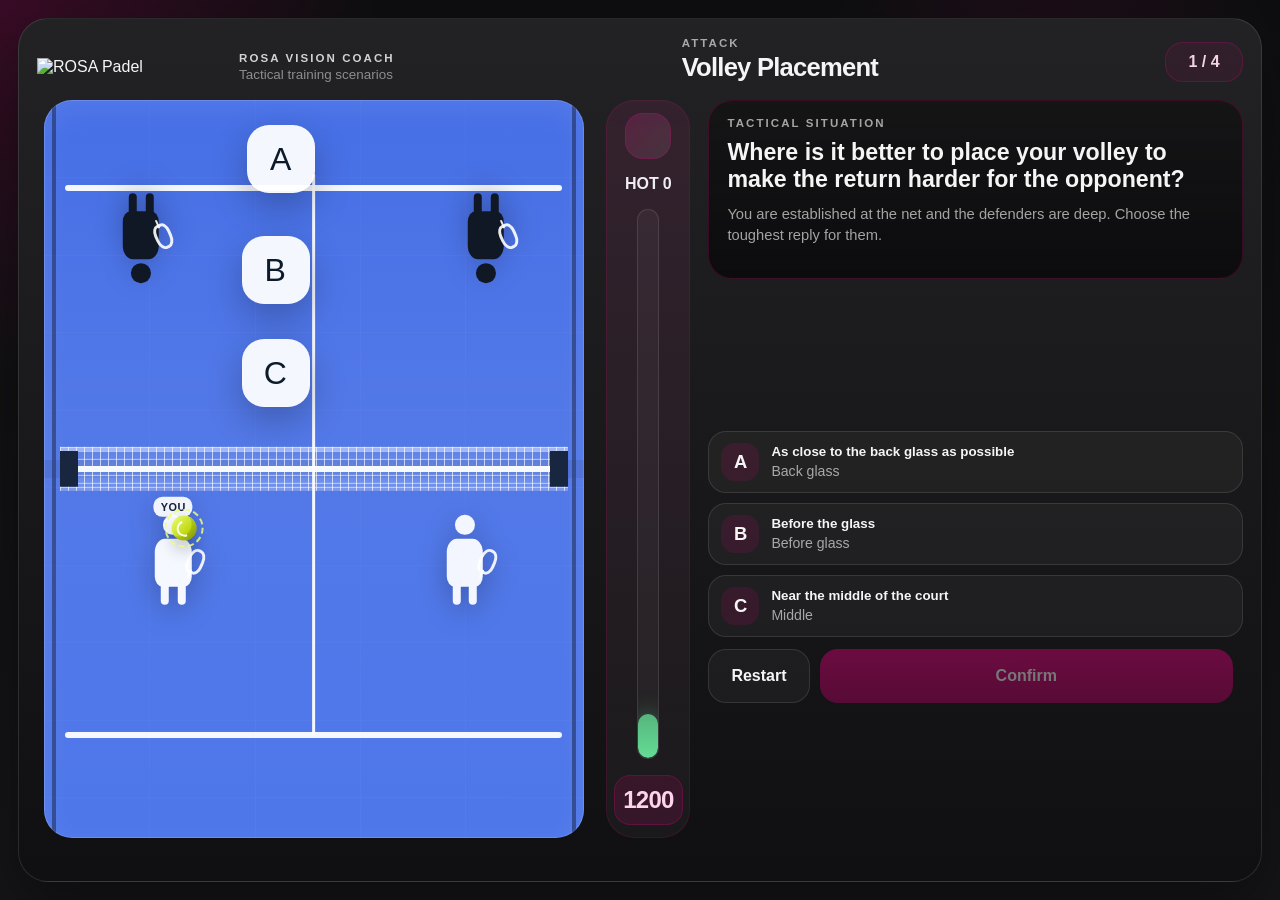
==== index.html @ 634da64b "rosa vision coach first demo" ====
<!DOCTYPE html>
<html lang="en">
<head>
  <meta charset="UTF-8">
  <meta name="viewport" content="width=device-width, initial-scale=1.0">
  <title>ROSA Vision Coach</title>
  <link rel="stylesheet" href="./styles.css">
</head>
<body>
  <div class="page-shell">
    <main class="app-frame">
      <section class="game-card" aria-label="ROSA Vision Coach">
        <div class="game-card__main">
          <div class="scenario-bar">
            <div class="brand-lockup">
              <img
                class="brand-lockup__logo"
                src="../../../rosa/MARKETING/logos/rosa%20padel/rosa_padel_dark_mode.png"
                alt="ROSA Padel"
              >
              <div>
                <p class="brand-lockup__eyebrow">ROSA Vision Coach</p>
                <p class="brand-lockup__subcopy">Tactical training scenarios</p>
              </div>
            </div>
            <div class="scenario-bar__title-group">
              <p class="scenario-bar__label" id="scenarioCategory"></p>
              <h2 id="scenarioTitle"></h2>
            </div>
            <div class="scenario-bar__count" id="scenarioCounter"></div>
          </div>

          <div class="board-layout">
            <section class="court-panel">
              <div class="court" id="court">
                <div class="court__surface"></div>
                <div class="court__grid"></div>
                <div class="court__net"></div>
                <svg class="court__overlay" id="overlay" viewBox="0 0 100 100" preserveAspectRatio="none" aria-hidden="true"></svg>
                <div class="court__players" id="playersLayer"></div>
                <div class="court__markers" id="markersLayer"></div>
              </div>
            </section>

            <aside class="status-rail" aria-label="Demo status">
              <div class="status-rail__avatar" aria-hidden="true"></div>
              <div class="status-rail__metric">
                <span class="status-rail__icon">HOT</span>
                <span id="streakValue">0</span>
              </div>
              <div class="status-rail__progress">
                <div class="status-rail__progress-fill" id="progressFill"></div>
              </div>
              <div class="status-rail__score" id="ratingValue">1200</div>
            </aside>
          </div>

          <section class="prompt-card" id="promptCard">
            <p class="prompt-card__kicker" id="promptKicker"></p>
            <p class="prompt-card__question" id="promptText"></p>
            <p class="prompt-card__context" id="promptContext"></p>
            <div class="prompt-card__feedback" id="feedbackBox" hidden></div>
          </section>

          <section class="controls">
            <div class="option-row" id="optionButtons" aria-label="Answer choices"></div>
            <div class="action-row">
              <button type="button" class="action-button action-button--ghost" id="restartButton">Restart</button>
              <button type="button" class="action-button action-button--primary" id="confirmButton" disabled>Confirm</button>
              <button type="button" class="action-button action-button--primary" id="nextButton" hidden>Next</button>
            </div>
          </section>
        </div>
      </section>
    </main>
  </div>

  <script src="./app.js"></script>
</body>
</html>
---- styles.css ----
@font-face {
  font-family: "Pretendard";
  src: url("../../../rosa/MARKETING/font/pretendard/public/variable/PretendardVariable.ttf") format("truetype");
  font-display: swap;
}

:root {
  --bg: #121214;
  --panel-border: rgba(226, 226, 226, 0.12);
  --text: #f5f5f5;
  --muted: rgba(226, 226, 226, 0.7);
  --primary: #e4007c;
  --primary-strong: #b50063;
  --primary-soft: rgba(228, 0, 124, 0.16);
  --success: #64dd95;
  --success-soft: rgba(100, 221, 149, 0.18);
  --danger: #ff7584;
  --danger-soft: rgba(255, 117, 132, 0.18);
  --court: #466fe6;
  --wall: rgba(10, 12, 18, 0.72);
  --line: rgba(255, 255, 255, 0.94);
  --net-dark: #18273f;
  --font-display: "Pretendard", "Segoe UI", sans-serif;
  --font-body: "Pretendard", "Segoe UI", sans-serif;
  --shadow-lg: 0 24px 60px rgba(0, 0, 0, 0.38);
  --shadow-md: 0 14px 36px rgba(0, 0, 0, 0.24);
  color-scheme: dark;
}

* {
  box-sizing: border-box;
}

html,
body {
  margin: 0;
  min-height: 100%;
  height: 100%;
}

body {
  font-family: var(--font-body);
  color: var(--text);
  background:
    radial-gradient(circle at top left, rgba(228, 0, 124, 0.2), transparent 24%),
    radial-gradient(circle at 82% 12%, rgba(228, 0, 124, 0.1), transparent 18%),
    linear-gradient(180deg, #0e0e10 0%, #151518 100%);
  overflow: auto;
}

.page-shell {
  min-height: 100dvh;
  padding: clamp(10px, 1.8vw, 18px);
  display: flex;
}

.app-frame {
  max-width: 1440px;
  width: 100%;
  margin: 0 auto;
  display: flex;
  flex: 1;
}

.scenario-bar {
  display: flex;
  justify-content: space-between;
  gap: 16px;
  align-items: end;
}
.scenario-bar h2 {
  margin: 0;
  font-weight: 700;
  letter-spacing: -0.03em;
}

.eyebrow,
.scenario-bar__label,
.prompt-card__kicker,
.brand-lockup__eyebrow {
  margin: 0;
  text-transform: uppercase;
  letter-spacing: 0.18em;
  color: var(--muted);
  font-size: 0.72rem;
  font-weight: 700;
}

.brand-lockup {
  display: flex;
  align-items: center;
  gap: 14px;
  min-width: 0;
}

.brand-lockup__logo {
  width: clamp(132px, 16vw, 188px);
  height: auto;
  display: block;
}

.brand-lockup__eyebrow {
  color: rgba(226, 226, 226, 0.92);
}

.brand-lockup__subcopy {
  margin: 3px 0 0;
  color: rgba(226, 226, 226, 0.56);
  font-size: 0.84rem;
  font-weight: 500;
}

.scenario-bar__title-group {
  display: grid;
  gap: 4px;
  min-width: 0;
}

.game-card {
  background:
    linear-gradient(180deg, rgba(35, 35, 37, 0.98), rgba(16, 16, 18, 0.98)),
    #131316;
  border: 1px solid var(--panel-border);
  border-radius: 30px;
  padding: clamp(12px, 1.5vw, 18px);
  box-shadow: var(--shadow-lg);
  flex: 1;
  display: flex;
  flex-direction: column;
  min-height: 0;
}

.game-card__main {
  display: grid;
  gap: clamp(10px, 1.6vw, 18px);
  align-content: start;
  min-height: 0;
}

.scenario-bar h2 {
  font-size: clamp(1.4rem, 2vw, 2rem);
}

.scenario-bar__count {
  min-width: 78px;
  border-radius: 18px;
  padding: 10px 14px;
  text-align: center;
  background: rgba(228, 0, 124, 0.08);
  color: #f4d3e4;
  border: 1px solid rgba(228, 0, 124, 0.24);
  font-weight: 700;
}

.board-layout {
  display: grid;
  grid-template-columns: minmax(0, 1fr) 68px;
  gap: clamp(10px, 1.3vw, 16px);
  min-height: 0;
  align-items: stretch;
}

.court-panel {
  min-height: 0;
  display: flex;
  align-items: flex-start;
  justify-content: center;
}

.court {
  position: relative;
  aspect-ratio: 1 / 1.88;
  width: min(100%, 520px);
  max-width: 100%;
  height: auto;
  border-radius: 28px;
  overflow: hidden;
  background: linear-gradient(180deg, var(--court) 0%, #5379e8 45%, #4e77ea 100%);
  box-shadow: inset 0 0 0 1px rgba(255, 255, 255, 0.14), inset 0 10px 30px rgba(255, 255, 255, 0.08);
}

.court__surface,
.court__grid,
.court__overlay,
.court__players,
.court__markers {
  position: absolute;
  inset: 0;
}

.court__surface {
  z-index: 0;
}

.court__grid,
.court__net {
  z-index: 1;
}

.court__players {
  z-index: 2;
}

.court__overlay {
  z-index: 3;
}

.court__markers {
  z-index: 4;
}

.court__surface::before,
.court__surface::after {
  content: "";
  position: absolute;
  inset: 0;
}

.court__surface::before {
  background:
    repeating-linear-gradient(90deg, rgba(255, 255, 255, 0.06) 0 1px, transparent 1px 19.5%),
    repeating-linear-gradient(180deg, rgba(255, 255, 255, 0.06) 0 1px, transparent 1px 10.5%);
  opacity: 0.45;
}

.court__surface::after {
  background:
    linear-gradient(90deg, transparent 1.4%, var(--wall) 1.4% 2.2%, transparent 2.2% 97.8%, var(--wall) 97.8% 98.6%, transparent 98.6%),
    linear-gradient(180deg, transparent 0 48.8%, rgba(0, 0, 0, 0.12) 48.8% 51.2%, transparent 51.2% 100%);
  opacity: 0.55;
}

.court__grid::before,
.court__grid::after {
  content: "";
  position: absolute;
  background: var(--line);
  border-radius: 999px;
}

.court__grid::before {
  left: 50%;
  top: 10%;
  width: 0.7%;
  height: 76%;
  transform: translateX(-50%);
}

.court__grid::after {
  left: 4%;
  width: 92%;
  height: 0.8%;
  top: 50%;
  transform: translateY(-50%);
}

.court::before,
.court::after {
  content: "";
  position: absolute;
  left: 4%;
  width: 92%;
  height: 0.8%;
  background: var(--line);
  border-radius: 999px;
}

.court::before {
  top: 11.5%;
}

.court::after {
  bottom: 13.5%;
}

.court__net {
  position: absolute;
  left: 3%;
  right: 3%;
  top: 50%;
  height: 6%;
  transform: translateY(-50%);
  border-top: 4px solid rgba(255, 255, 255, 0.35);
  border-bottom: 4px solid rgba(255, 255, 255, 0.18);
  background:
    linear-gradient(180deg, rgba(255, 255, 255, 0.08), rgba(255, 255, 255, 0.18)),
    repeating-linear-gradient(90deg, rgba(255, 255, 255, 0.65) 0 1px, transparent 1px 8px),
    repeating-linear-gradient(180deg, rgba(255, 255, 255, 0.56) 0 1px, transparent 1px 8px);
  box-shadow: inset 18px 0 0 var(--net-dark), inset -18px 0 0 var(--net-dark);
}

.status-rail {
  border-radius: 28px;
  background:
    linear-gradient(180deg, rgba(228, 0, 124, 0.08), rgba(255, 255, 255, 0.02)),
    rgba(255, 255, 255, 0.02);
  border: 1px solid rgba(228, 0, 124, 0.16);
  display: flex;
  flex-direction: column;
  align-items: center;
  gap: 16px;
  padding: 12px 10px;
  min-height: 0;
}

.status-rail__avatar {
  width: 46px;
  height: 46px;
  border-radius: 18px;
  background:
    url("../../../rosa/MARKETING/logos/icon%20only/light_mode_icon.svg") center/66% no-repeat,
    linear-gradient(135deg, rgba(228, 0, 124, 0.18), rgba(255, 255, 255, 0.06)),
    rgba(255, 255, 255, 0.03);
  border: 1px solid rgba(228, 0, 124, 0.2);
}

.status-rail__metric {
  display: flex;
  align-items: center;
  gap: 4px;
  font-weight: 800;
  color: #f0edf2;
}

.status-rail__progress {
  flex: 1;
  width: 22px;
  min-height: clamp(140px, 22vw, 280px);
  border-radius: 999px;
  background: rgba(255, 255, 255, 0.04);
  border: 1px solid rgba(226, 226, 226, 0.12);
  position: relative;
  overflow: hidden;
}

.status-rail__progress-fill {
  position: absolute;
  left: 0;
  right: 0;
  bottom: 0;
  border-radius: inherit;
  background: linear-gradient(180deg, rgba(100, 221, 149, 0.78), rgba(100, 221, 149, 1));
  height: 10%;
  transition: height 220ms ease;
  box-shadow: 0 0 24px rgba(100, 221, 149, 0.45);
}

.status-rail__score {
  min-width: 60px;
  border-radius: 16px;
  padding: 10px 8px;
  text-align: center;
  background: rgba(228, 0, 124, 0.14);
  color: #ffd4ea;
  border: 1px solid rgba(228, 0, 124, 0.24);
  font-family: var(--font-display);
  font-size: 1.5rem;
  font-weight: 700;
  letter-spacing: -0.03em;
}

.player {
  position: absolute;
  width: 10.8%;
  aspect-ratio: 0.9 / 1.55;
  transform: translate(-50%, -50%);
  filter: drop-shadow(0 8px 14px rgba(0, 0, 0, 0.24));
}

.player__head,
.player__body,
.player__racket {
  position: absolute;
}

.player__head {
  left: 50%;
  top: 0;
  width: 34%;
  aspect-ratio: 1;
  transform: translateX(-50%);
  border-radius: 50%;
  background: currentColor;
}

.player__body {
  left: 50%;
  top: 24%;
  width: 62%;
  height: 48%;
  transform: translateX(-50%);
  border-radius: 28% 28% 22% 22%;
  background: currentColor;
}

.player__body::before,
.player__body::after {
  content: "";
  position: absolute;
  bottom: -36%;
  width: 22%;
  height: 48%;
  border-radius: 999px;
  background: currentColor;
}

.player__body::before {
  left: 16%;
}

.player__body::after {
  right: 16%;
}

.player__racket {
  right: -4%;
  top: 34%;
  width: 30%;
  height: 26%;
  border-radius: 42% 42% 38% 38%;
  border: 3px solid rgba(255, 255, 255, 0.9);
  transform: rotate(24deg);
}

.player__racket::after {
  content: "";
  position: absolute;
  left: 46%;
  bottom: -38%;
  width: 16%;
  height: 44%;
  transform: translateX(-50%);
  border-radius: 999px;
  background: rgba(255, 255, 255, 0.9);
}

.player--self {
  color: #f6f8ff;
}

.player--partner {
  color: #f3f6ff;
}

.player--opponent {
  color: #101826;
}

.player--top {
  transform: translate(-50%, -50%) scaleY(-1);
}

.player__tag {
  position: absolute;
  left: 50%;
  top: -18%;
  transform: translateX(-50%) scaleY(-1);
  padding: 4px 7px;
  border-radius: 9px;
  background: rgba(255, 255, 255, 0.92);
  color: #142038;
  font-size: 0.68rem;
  font-weight: 800;
  letter-spacing: 0.04em;
  white-space: nowrap;
}

.player--bottom .player__tag {
  transform: translateX(-50%);
}

.ball {
  position: absolute;
  width: 4.6%;
  aspect-ratio: 1;
  border-radius: 50%;
  transform: translate(-50%, -50%);
  background: linear-gradient(135deg, #ecff73, #bfd913 62%, #8ca406);
  box-shadow: inset -5px -4px 0 rgba(0, 0, 0, 0.12), 0 10px 16px rgba(0, 0, 0, 0.2);
}

.ball::before {
  content: "";
  position: absolute;
  inset: 18%;
  border: 2px solid rgba(255, 255, 255, 0.92);
  border-color: transparent transparent rgba(255, 255, 255, 0.92) rgba(255, 255, 255, 0.92);
  border-radius: 50%;
  transform: rotate(25deg);
}

.ball--pulse::after {
  content: "";
  position: absolute;
  inset: -28%;
  border-radius: 50%;
  border: 2px dashed rgba(237, 255, 115, 0.85);
  animation: pulse 1.6s ease-out infinite;
}

.marker {
  position: absolute;
  transform: translate(-50%, -50%);
  display: inline-flex;
  align-items: center;
  justify-content: center;
  min-width: 68px;
  min-height: 68px;
  padding: 12px 16px;
  border-radius: 22px;
  border: 1px solid rgba(255, 255, 255, 0.2);
  background: rgba(255, 255, 255, 0.94);
  color: #0d1a2a;
  cursor: pointer;
  transition: transform 180ms ease, opacity 180ms ease, box-shadow 180ms ease, background 180ms ease;
  box-shadow: var(--shadow-md);
}

.marker:hover,
.marker:focus-visible {
  transform: translate(-50%, -50%) scale(1.04);
}

.marker:focus-visible {
  outline: 2px solid rgba(120, 100, 255, 0.8);
  outline-offset: 2px;
}

.marker__id {
  font-family: var(--font-display);
  font-size: 2rem;
  line-height: 1;
  letter-spacing: 0.04em;
}

.marker--selected {
  background: rgba(228, 0, 124, 0.92);
  color: #fff;
}

.marker--dimmed {
  opacity: 0.36;
}

.marker--correct {
  background: rgba(100, 221, 149, 0.95);
  color: #072111;
}

.marker--wrong {
  background: rgba(255, 117, 132, 0.94);
  color: #2a060b;
}

.marker--callout {
  min-width: 94px;
  min-height: 0;
  border-radius: 16px;
  padding: 10px 14px;
  font-size: 0.95rem;
  font-weight: 800;
  text-transform: uppercase;
  letter-spacing: 0.03em;
}

.marker--callout .marker__id {
  font-family: var(--font-body);
  font-size: 0.95rem;
  font-weight: 800;
  letter-spacing: 0.03em;
}

.court__overlay path {
  fill: none;
  stroke-linecap: round;
  stroke-linejoin: round;
}

.trajectory {
  stroke-width: 0.75;
  stroke-dasharray: 2.1 2;
  opacity: 0.95;
  filter: drop-shadow(0 0 10px rgba(255, 255, 255, 0.12));
}

.trajectory--preview {
  stroke: rgba(255, 245, 120, 0.88);
  stroke-width: 0.6;
  opacity: 0.8;
}

.trajectory--correct {
  stroke: var(--success);
}

.trajectory--wrong {
  stroke: var(--danger);
}

.trajectory--neutral {
  stroke: rgba(255, 255, 255, 0.75);
}

.arrow-head--correct {
  fill: var(--success);
}

.arrow-head--wrong {
  fill: var(--danger);
}

.arrow-head--neutral {
  fill: rgba(255, 255, 255, 0.75);
}

.arrow-head--preview {
  fill: rgba(255, 245, 120, 0.92);
}

.prompt-card {
  display: flex;
  flex-direction: column;
  gap: 10px;
  padding: 16px 18px;
  border-radius: 24px;
  border: 1px solid rgba(228, 0, 124, 0.2);
  background:
    linear-gradient(180deg, rgba(255, 255, 255, 0.03), rgba(12, 12, 14, 0.9)),
    rgba(12, 12, 14, 0.92);
}

.prompt-card__question {
  margin: 0;
  font-size: clamp(1.05rem, 2.1vw, 1.45rem);
  line-height: 1.18;
  font-weight: 700;
}

.prompt-card__context {
  margin: 0;
  color: var(--muted);
  font-size: 0.92rem;
  line-height: 1.42;
}

.prompt-card__feedback {
  display: grid;
  gap: 10px;
  padding-top: 6px;
}

.feedback-pill {
  display: inline-flex;
  align-items: center;
  gap: 8px;
  width: fit-content;
  border-radius: 999px;
  padding: 7px 12px;
  font-weight: 800;
  letter-spacing: 0.02em;
}

.feedback-pill--correct {
  background: var(--success-soft);
  color: #b9f1cb;
}

.feedback-pill--wrong {
  background: var(--danger-soft);
  color: #ffc2ca;
}

.feedback-text {
  margin: 0;
  font-size: 1rem;
  line-height: 1.55;
}

.feedback-text strong {
  color: #fff;
}

.controls {
  display: grid;
  gap: 12px;
  min-height: 0;
}

.option-row,
.action-row {
  display: grid;
  gap: 10px;
}

.option-row {
  grid-template-columns: repeat(auto-fit, minmax(140px, 1fr));
}

.option-button,
.action-button {
  border: 0;
  border-radius: 18px;
  cursor: pointer;
  transition: transform 180ms ease, background 180ms ease, opacity 180ms ease;
  font-family: inherit;
}

.option-button:hover,
.action-button:hover,
.option-button:focus-visible,
.action-button:focus-visible {
  transform: translateY(-1px);
}

.option-button {
  display: flex;
  align-items: center;
  gap: 12px;
  min-height: 62px;
  padding: 10px 12px;
  text-align: left;
  background: rgba(255, 255, 255, 0.04);
  border: 1px solid rgba(226, 226, 226, 0.12);
  color: var(--text);
}

.option-button__letter {
  width: 38px;
  height: 38px;
  border-radius: 14px;
  display: grid;
  place-items: center;
  background: rgba(228, 0, 124, 0.12);
  font-family: var(--font-display);
  font-size: 1.15rem;
  font-weight: 700;
  letter-spacing: -0.02em;
}

.option-button__copy {
  display: grid;
  gap: 3px;
}

.option-button__title {
  font-weight: 800;
}

.option-button__desc {
  color: var(--muted);
  font-size: 0.88rem;
  line-height: 1.35;
}

.option-button--selected {
  background: var(--primary-soft);
  border-color: rgba(228, 0, 124, 0.38);
}

.option-button--correct {
  background: var(--success-soft);
  border-color: rgba(100, 221, 149, 0.4);
}

.option-button--wrong {
  background: var(--danger-soft);
  border-color: rgba(255, 117, 132, 0.4);
}

.option-button--dimmed {
  opacity: 0.48;
}

.action-row {
  grid-template-columns: auto 1fr auto;
}

.action-button {
  min-height: 54px;
  padding: 0 22px;
  font-size: 1rem;
  font-weight: 800;
}

.action-button--ghost {
  background: rgba(255, 255, 255, 0.04);
  color: var(--text);
  border: 1px solid rgba(226, 226, 226, 0.12);
}

.action-button--primary {
  background: linear-gradient(180deg, var(--primary) 0%, var(--primary-strong) 100%);
  color: white;
  box-shadow: 0 12px 24px rgba(228, 0, 124, 0.28);
}

.action-button[disabled] {
  opacity: 0.42;
  cursor: not-allowed;
  transform: none;
  box-shadow: none;
}

.footer-note {
  margin-top: 0;
  padding: 4px 4px 0;
  color: var(--muted);
  font-size: 0.8rem;
  line-height: 1.35;
}

@keyframes pulse {
  from {
    transform: scale(0.85);
    opacity: 0.9;
  }
  to {
    transform: scale(1.5);
    opacity: 0;
  }
}

@media (min-width: 980px) {
  .game-card__main {
    grid-template-columns: minmax(0, 1.1fr) minmax(340px, 0.9fr);
    grid-template-rows: auto auto auto;
    grid-template-areas:
      "header header"
      "board prompt"
      "board controls";
    align-items: start;
  }

  .scenario-bar {
    grid-area: header;
  }

  .board-layout {
    grid-area: board;
    grid-template-columns: minmax(0, 1fr) 84px;
  }

  .prompt-card {
    grid-area: prompt;
    align-self: start;
  }

  .controls {
    grid-area: controls;
    align-self: start;
  }

  .court {
    width: min(100%, clamp(360px, 44vw, 540px));
    max-height: clamp(560px, 82dvh, 920px);
  }

  .option-row {
    grid-template-columns: 1fr;
  }
}

@media (max-width: 979px) {
  .scenario-bar {
    align-items: start;
    flex-direction: column;
  }

  .brand-lockup {
    align-items: flex-start;
  }

  .action-row {
    grid-template-columns: 1fr;
  }
}

@media (max-width: 720px) {
  .game-card {
    border-radius: 24px;
  }

  .board-layout {
    grid-template-columns: minmax(0, 1fr) 62px;
  }

  .court {
    width: min(100%, 420px);
  }

  .status-rail {
    border-radius: 22px;
    padding: 8px 6px;
    gap: 10px;
  }

  .status-rail__avatar {
    width: 40px;
    height: 40px;
    border-radius: 14px;
    font-size: 0.84rem;
  }

  .status-rail__progress {
    width: 18px;
    min-height: 108px;
  }

  .status-rail__score {
    min-width: 50px;
    font-size: 1.4rem;
  }

  .marker {
    min-width: 58px;
    min-height: 58px;
    border-radius: 18px;
    padding: 10px 12px;
  }

  .marker__id {
    font-size: 1.65rem;
  }

  .marker--callout {
    min-width: 78px;
    font-size: 0.78rem;
    padding: 8px 10px;
  }

  .prompt-card {
    padding: 12px 14px;
    border-radius: 20px;
  }

  .option-row {
    grid-template-columns: 1fr;
  }

  .prompt-card__question {
    font-size: 1rem;
  }

  .prompt-card__context,
  .feedback-text {
    font-size: 0.85rem;
    line-height: 1.35;
  }

  .option-button {
    min-height: 54px;
    padding: 9px 10px;
  }

  .option-button__desc {
    font-size: 0.8rem;
  }

  .action-button {
    min-height: 48px;
  }

  .footer-note {
    display: none;
  }
}

@media (max-height: 840px) {
  .prompt-card {
    padding: 12px 14px;
  }

  .prompt-card__question {
    font-size: clamp(0.98rem, 1.8vw, 1.25rem);
  }

  .prompt-card__context,
  .feedback-text {
    font-size: 0.84rem;
    line-height: 1.35;
  }

  .option-button {
    min-height: 54px;
  }

  .action-button {
    min-height: 48px;
  }
}

@media (max-height: 720px) {
  .board-layout {
    grid-template-columns: minmax(0, 1fr) 58px;
    gap: 8px;
  }

  .court {
    width: min(100%, 360px);
  }

  .status-rail {
    padding: 8px 6px;
    gap: 8px;
  }

  .status-rail__progress {
    min-height: 92px;
  }
}
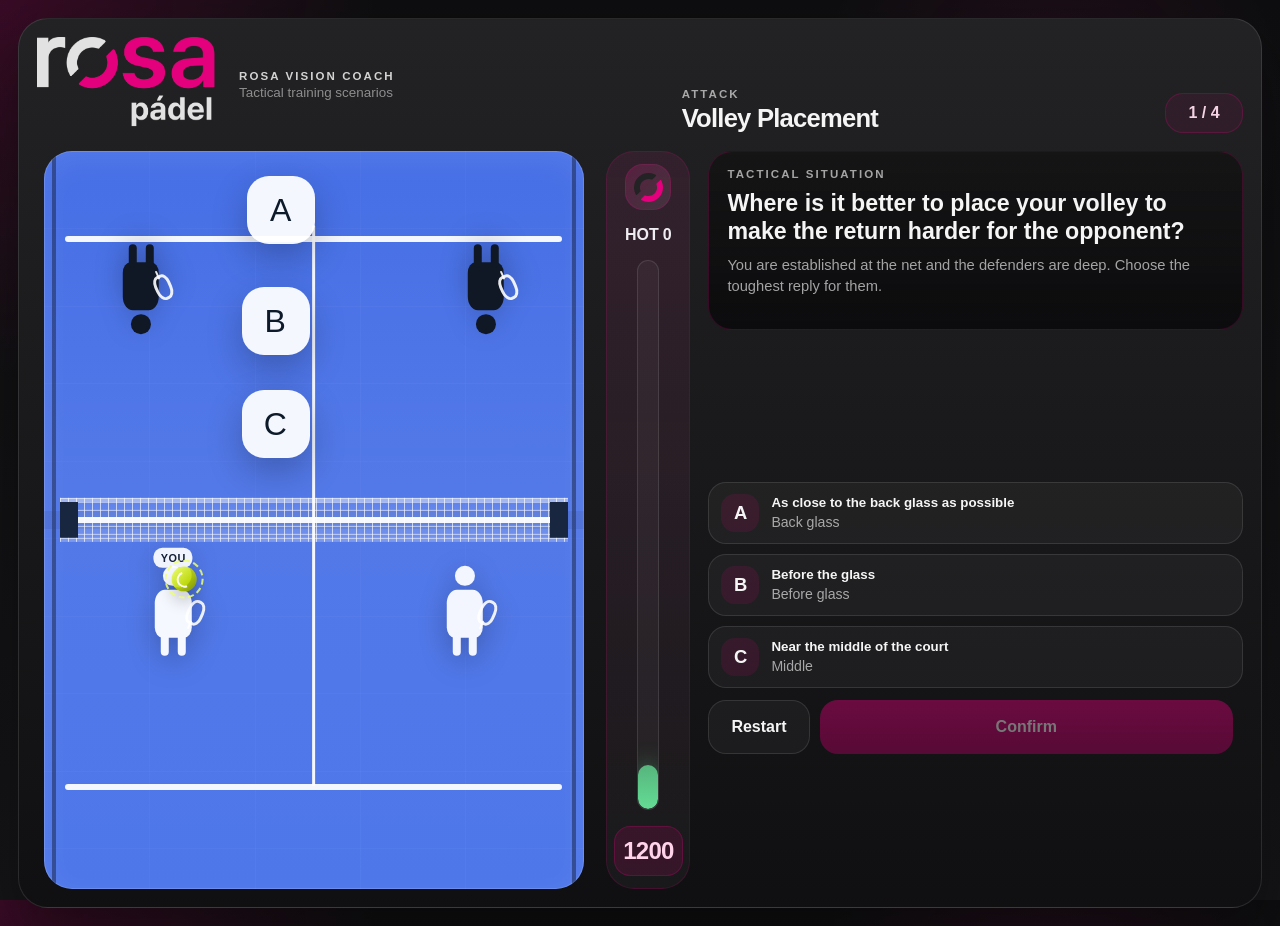
==== commit ade6c901: "fixed logo in wrong direcrory" ====
--- a/index.html
+++ b/index.html
@@ -15,7 +15,7 @@
             <div class="brand-lockup">
               <img
                 class="brand-lockup__logo"
-                src="../../../rosa/MARKETING/logos/rosa%20padel/rosa_padel_dark_mode.png"
+                src="./assets/logos/rosa_padel_dark_mode.png"
                 alt="ROSA Padel"
               >
               <div>
--- a/styles.css
+++ b/styles.css
@@ -1,6 +1,6 @@
 @font-face {
   font-family: "Pretendard";
-  src: url("../../../rosa/MARKETING/font/pretendard/public/variable/PretendardVariable.ttf") format("truetype");
+  src: url("./assets/fonts/PretendardVariable.ttf") format("truetype");
   font-display: swap;
 }
 
@@ -308,7 +308,7 @@
   height: 46px;
   border-radius: 18px;
   background:
-    url("../../../rosa/MARKETING/logos/icon%20only/light_mode_icon.svg") center/66% no-repeat,
+    url("./assets/logos/light_mode_icon.svg") center/66% no-repeat,
     linear-gradient(135deg, rgba(228, 0, 124, 0.18), rgba(255, 255, 255, 0.06)),
     rgba(255, 255, 255, 0.03);
   border: 1px solid rgba(228, 0, 124, 0.2);
@@ -876,39 +876,109 @@
 }
 
 @media (max-width: 720px) {
+  .page-shell {
+    padding: 6px;
+  }
+
   .game-card {
-    border-radius: 24px;
+    border-radius: 20px;
+    padding: 10px;
+  }
+
+  .game-card__main {
+    gap: 8px;
+  }
+
+  .scenario-bar {
+    display: grid;
+    grid-template-columns: minmax(0, 1fr) auto;
+    grid-template-areas:
+      "brand count"
+      "title title";
+    gap: 6px 8px;
+    align-items: center;
   }
 
   .board-layout {
-    grid-template-columns: minmax(0, 1fr) 62px;
+    grid-template-columns: minmax(0, 1fr) 52px;
+    gap: 8px;
   }
 
   .court {
-    width: min(100%, 420px);
+    width: 100%;
+    border-radius: 22px;
+  }
+
+  .brand-lockup {
+    grid-area: brand;
+    gap: 10px;
+    align-items: center;
+  }
+
+  .brand-lockup__logo {
+    width: 76px;
+  }
+
+  .brand-lockup__subcopy {
+    display: none;
+  }
+
+  .brand-lockup__eyebrow {
+    font-size: 0.62rem;
+    letter-spacing: 0.14em;
+  }
+
+  .scenario-bar__title-group {
+    grid-area: title;
+    gap: 2px;
+  }
+
+  .scenario-bar h2 {
+    font-size: 1.02rem;
+    line-height: 1.05;
+  }
+
+  .scenario-bar__count {
+    grid-area: count;
+    min-width: 64px;
+    padding: 6px 10px;
+    align-self: start;
+  }
+
+  .scenario-bar__label {
+    font-size: 0.62rem;
+    letter-spacing: 0.14em;
   }
 
   .status-rail {
     border-radius: 22px;
-    padding: 8px 6px;
-    gap: 10px;
+    padding: 8px 4px;
+    gap: 8px;
   }
 
   .status-rail__avatar {
-    width: 40px;
-    height: 40px;
-    border-radius: 14px;
-    font-size: 0.84rem;
+    width: 34px;
+    height: 34px;
+    border-radius: 12px;
   }
 
   .status-rail__progress {
-    width: 18px;
-    min-height: 108px;
+    width: 14px;
+    min-height: 96px;
   }
 
   .status-rail__score {
-    min-width: 50px;
-    font-size: 1.4rem;
+    min-width: 42px;
+    padding: 8px 4px;
+    font-size: 1.15rem;
+  }
+
+  .player {
+    width: 12.6%;
+  }
+
+  .ball {
+    width: 5.4%;
   }
 
   .marker {
@@ -929,7 +999,7 @@
   }
 
   .prompt-card {
-    padding: 12px 14px;
+    padding: 9px 11px;
     border-radius: 20px;
   }
 
@@ -938,17 +1008,18 @@
   }
 
   .prompt-card__question {
-    font-size: 1rem;
+    font-size: 0.96rem;
+    line-height: 1.16;
   }
 
   .prompt-card__context,
   .feedback-text {
-    font-size: 0.85rem;
-    line-height: 1.35;
+    font-size: 0.8rem;
+    line-height: 1.28;
   }
 
   .option-button {
-    min-height: 54px;
+    min-height: 52px;
     padding: 9px 10px;
   }
 
